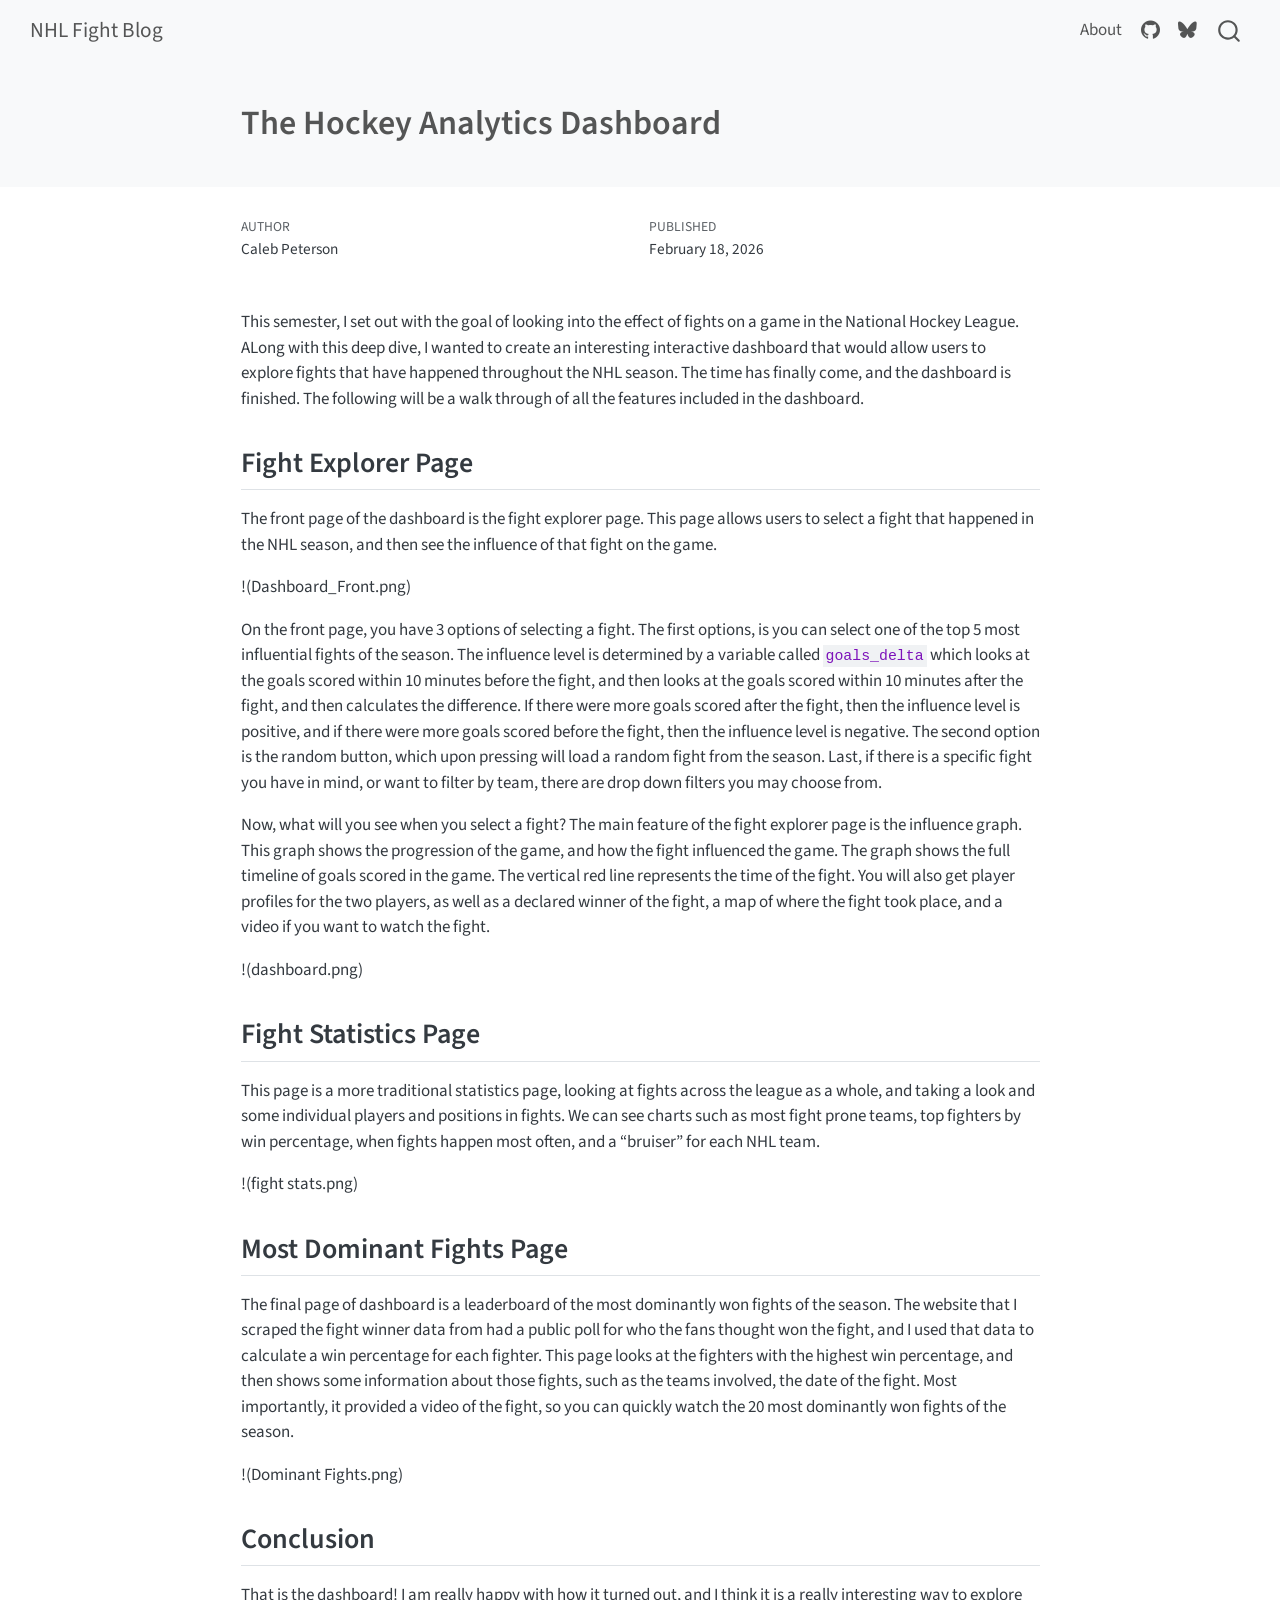
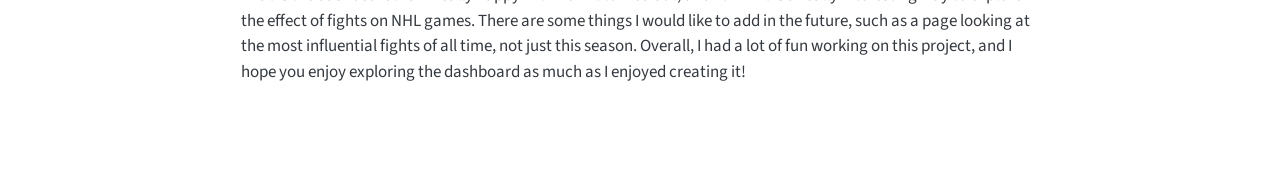
==== docs/posts/Dashboard_creation/index.html @ e1150dd9 "upload post" ====
<!DOCTYPE html>
<html xmlns="http://www.w3.org/1999/xhtml" lang="en" xml:lang="en"><head>

<meta charset="utf-8">
<meta name="generator" content="quarto-1.9.22">

<meta name="viewport" content="width=device-width, initial-scale=1.0, user-scalable=yes">

<meta name="author" content="Caleb Peterson">
<meta name="dcterms.date" content="2026-02-18">

<title>The Hockey Analytics Dashboard – NHL Fight Blog</title>
<style>
/* Default styles provided by pandoc.
** See https://pandoc.org/MANUAL.html#variables-for-html for config info.
*/
code{white-space: pre-wrap;}
span.smallcaps{font-variant: small-caps;}
div.columns{display: flex; gap: min(4vw, 1.5em);}
div.column{flex: auto; overflow-x: auto;}
div.hanging-indent{margin-left: 1.5em; text-indent: -1.5em;}
ul.task-list{list-style: none;}
ul.task-list li input[type="checkbox"] {
  width: 0.8em;
  margin: 0 0.8em 0.2em -1em; /* quarto-specific, see https://github.com/quarto-dev/quarto-cli/issues/4556 */ 
  vertical-align: middle;
}
</style>


<script src="../../site_libs/quarto-nav/quarto-nav.js"></script>
<script src="../../site_libs/quarto-nav/headroom.min.js"></script>
<script src="../../site_libs/clipboard/clipboard.min.js"></script>
<script src="../../site_libs/quarto-search/autocomplete.umd.js"></script>
<script src="../../site_libs/quarto-search/fuse.min.js"></script>
<script src="../../site_libs/quarto-search/quarto-search.js"></script>
<meta name="quarto:offset" content="../../">
<script src="../../site_libs/quarto-html/quarto.js" type="module"></script>
<script src="../../site_libs/quarto-html/tabsets/tabsets.js" type="module"></script>
<script src="../../site_libs/quarto-html/axe/axe-check.js" type="module"></script>
<script src="../../site_libs/quarto-html/popper.min.js"></script>
<script src="../../site_libs/quarto-html/tippy.umd.min.js"></script>
<script src="../../site_libs/quarto-html/anchor.min.js"></script>
<link href="../../site_libs/quarto-html/tippy.css" rel="stylesheet">
<link href="../../site_libs/quarto-html/quarto-syntax-highlighting-e7fd89eb10c6ed14e7244b08785b4b10.css" rel="stylesheet" id="quarto-text-highlighting-styles">
<script src="../../site_libs/bootstrap/bootstrap.min.js"></script>
<link href="../../site_libs/bootstrap/bootstrap-icons.css" rel="stylesheet">
<link href="../../site_libs/bootstrap/bootstrap-a0f9fd0d421825b736dc1bbcbcba2219.min.css" rel="stylesheet" append-hash="true" id="quarto-bootstrap" data-mode="light">
<script id="quarto-search-options" type="application/json">{
  "location": "navbar",
  "copy-button": false,
  "collapse-after": 3,
  "panel-placement": "end",
  "type": "overlay",
  "limit": 50,
  "keyboard-shortcut": [
    "f",
    "/",
    "s"
  ],
  "show-item-context": false,
  "language": {
    "search-no-results-text": "No results",
    "search-matching-documents-text": "matching documents",
    "search-copy-link-title": "Copy link to search",
    "search-hide-matches-text": "Hide additional matches",
    "search-more-match-text": "more match in this document",
    "search-more-matches-text": "more matches in this document",
    "search-clear-button-title": "Clear",
    "search-text-placeholder": "",
    "search-detached-cancel-button-title": "Cancel",
    "search-submit-button-title": "Submit",
    "search-label": "Search"
  }
}</script>


<link rel="stylesheet" href="../../styles.css">
</head>

<body class="nav-fixed fullcontent quarto-light">

<div id="quarto-search-results"></div>
  <header id="quarto-header" class="headroom fixed-top quarto-banner">
    <nav class="navbar navbar-expand-lg " data-bs-theme="dark">
      <div class="navbar-container container-fluid">
      <div class="navbar-brand-container mx-auto">
    <a class="navbar-brand" href="../../index.html">
    <span class="navbar-title">NHL Fight Blog</span>
    </a>
  </div>
            <div id="quarto-search" class="" title="Search"></div>
          <button class="navbar-toggler" type="button" data-bs-toggle="collapse" data-bs-target="#navbarCollapse" aria-controls="navbarCollapse" role="menu" aria-expanded="false" aria-label="Toggle navigation" onclick="if (window.quartoToggleHeadroom) { window.quartoToggleHeadroom(); }">
  <span class="navbar-toggler-icon"></span>
</button>
          <div class="collapse navbar-collapse" id="navbarCollapse">
            <ul class="navbar-nav navbar-nav-scroll ms-auto">
  <li class="nav-item">
    <a class="nav-link" href="../../about.html"> 
<span class="menu-text">About</span></a>
  </li>  
  <li class="nav-item compact">
    <a class="nav-link" href="https://github.com/"> <i class="bi bi-github" role="img">
</i> 
<span class="menu-text"></span></a>
  </li>  
  <li class="nav-item compact">
    <a class="nav-link" href="https://bsky.app/"> <i class="bi bi-bluesky" role="img">
</i> 
<span class="menu-text"></span></a>
  </li>  
</ul>
          </div> <!-- /navcollapse -->
            <div class="quarto-navbar-tools">
</div>
      </div> <!-- /container-fluid -->
    </nav>
</header>
<!-- content -->
<header id="title-block-header" class="quarto-title-block default page-columns page-full">
  <div class="quarto-title-banner page-columns page-full">
    <div class="quarto-title column-body">
      <h1 class="title">The Hockey Analytics Dashboard</h1>
                      </div>
  </div>
    
  
  <div class="quarto-title-meta">

      <div>
      <div class="quarto-title-meta-heading">Author</div>
      <div class="quarto-title-meta-contents">
               <p>Caleb Peterson </p>
            </div>
    </div>
      
      <div>
      <div class="quarto-title-meta-heading">Published</div>
      <div class="quarto-title-meta-contents">
        <p class="date">February 18, 2026</p>
      </div>
    </div>
    
      
    </div>
    
  
  </header><div id="quarto-content" class="quarto-container page-columns page-rows-contents page-layout-article page-navbar">
<!-- sidebar -->
<!-- margin-sidebar -->
    
<!-- main -->
<main class="content quarto-banner-title-block" id="quarto-document-content">





<p>This semester, I set out with the goal of looking into the effect of fights on a game in the National Hockey League. ALong with this deep dive, I wanted to create an interesting interactive dashboard that would allow users to explore fights that have happened throughout the NHL season. The time has finally come, and the dashboard is finished. The following will be a walk through of all the features included in the dashboard.</p>
<section id="fight-explorer-page" class="level2">
<h2 class="anchored" data-anchor-id="fight-explorer-page">Fight Explorer Page</h2>
<p>The front page of the dashboard is the fight explorer page. This page allows users to select a fight that happened in the NHL season, and then see the influence of that fight on the game.</p>
<p>!(Dashboard_Front.png)</p>
<p>On the front page, you have 3 options of selecting a fight. The first options, is you can select one of the top 5 most influential fights of the season. The influence level is determined by a variable called <code>goals_delta</code> which looks at the goals scored within 10 minutes before the fight, and then looks at the goals scored within 10 minutes after the fight, and then calculates the difference. If there were more goals scored after the fight, then the influence level is positive, and if there were more goals scored before the fight, then the influence level is negative. The second option is the random button, which upon pressing will load a random fight from the season. Last, if there is a specific fight you have in mind, or want to filter by team, there are drop down filters you may choose from.</p>
<p>Now, what will you see when you select a fight? The main feature of the fight explorer page is the influence graph. This graph shows the progression of the game, and how the fight influenced the game. The graph shows the full timeline of goals scored in the game. The vertical red line represents the time of the fight. You will also get player profiles for the two players, as well as a declared winner of the fight, a map of where the fight took place, and a video if you want to watch the fight.</p>
<p>!(dashboard.png)</p>
</section>
<section id="fight-statistics-page" class="level2">
<h2 class="anchored" data-anchor-id="fight-statistics-page">Fight Statistics Page</h2>
<p>This page is a more traditional statistics page, looking at fights across the league as a whole, and taking a look and some individual players and positions in fights. We can see charts such as most fight prone teams, top fighters by win percentage, when fights happen most often, and a “bruiser” for each NHL team.</p>
<p>!(fight stats.png)</p>
</section>
<section id="most-dominant-fights-page" class="level2">
<h2 class="anchored" data-anchor-id="most-dominant-fights-page">Most Dominant Fights Page</h2>
<p>The final page of dashboard is a leaderboard of the most dominantly won fights of the season. The website that I scraped the fight winner data from had a public poll for who the fans thought won the fight, and I used that data to calculate a win percentage for each fighter. This page looks at the fighters with the highest win percentage, and then shows some information about those fights, such as the teams involved, the date of the fight. Most importantly, it provided a video of the fight, so you can quickly watch the 20 most dominantly won fights of the season.</p>
<p>!(Dominant Fights.png)</p>
</section>
<section id="conclusion" class="level2">
<h2 class="anchored" data-anchor-id="conclusion">Conclusion</h2>
<p>That is the dashboard! I am really happy with how it turned out, and I think it is a really interesting way to explore the effect of fights on NHL games. There are some things I would like to add in the future, such as a page looking at the most influential fights of all time, not just this season. Overall, I had a lot of fun working on this project, and I hope you enjoy exploring the dashboard as much as I enjoyed creating it!</p>


</section>

</main> <!-- /main -->
<script id="quarto-html-after-body" type="application/javascript">
  window.document.addEventListener("DOMContentLoaded", function (event) {
    const icon = "";
    const anchorJS = new window.AnchorJS();
    anchorJS.options = {
      placement: 'right',
      icon: icon
    };
    anchorJS.add('.anchored');
    const isCodeAnnotation = (el) => {
      for (const clz of el.classList) {
        if (clz.startsWith('code-annotation-')) {                     
          return true;
        }
      }
      return false;
    }
    const onCopySuccess = function(e) {
      // button target
      const button = e.trigger;
      // don't keep focus
      button.blur();
      // flash "checked"
      button.classList.add('code-copy-button-checked');
      var currentTitle = button.getAttribute("title");
      button.setAttribute("title", "Copied!");
      let tooltip;
      if (window.bootstrap) {
        button.setAttribute("data-bs-toggle", "tooltip");
        button.setAttribute("data-bs-placement", "left");
        button.setAttribute("data-bs-title", "Copied!");
        tooltip = new bootstrap.Tooltip(button, 
          { trigger: "manual", 
            customClass: "code-copy-button-tooltip",
            offset: [0, -8]});
        tooltip.show();    
      }
      setTimeout(function() {
        if (tooltip) {
          tooltip.hide();
          button.removeAttribute("data-bs-title");
          button.removeAttribute("data-bs-toggle");
          button.removeAttribute("data-bs-placement");
        }
        button.setAttribute("title", currentTitle);
        button.classList.remove('code-copy-button-checked');
      }, 1000);
      // clear code selection
      e.clearSelection();
    }
    const getTextToCopy = function(trigger) {
      const outerScaffold = trigger.parentElement.cloneNode(true);
      const codeEl = outerScaffold.querySelector('code');
      for (const childEl of codeEl.children) {
        if (isCodeAnnotation(childEl)) {
          childEl.remove();
        }
      }
      return codeEl.innerText;
    }
    const clipboard = new window.ClipboardJS('.code-copy-button:not([data-in-quarto-modal])', {
      text: getTextToCopy
    });
    clipboard.on('success', onCopySuccess);
    if (window.document.getElementById('quarto-embedded-source-code-modal')) {
      const clipboardModal = new window.ClipboardJS('.code-copy-button[data-in-quarto-modal]', {
        text: getTextToCopy,
        container: window.document.getElementById('quarto-embedded-source-code-modal')
      });
      clipboardModal.on('success', onCopySuccess);
    }
      var localhostRegex = new RegExp(/^(?:http|https):\/\/localhost\:?[0-9]*\//);
      var mailtoRegex = new RegExp(/^mailto:/);
        var filterRegex = new RegExp("https:\/\/your-website-url\.example\.com");
      var isInternal = (href) => {
          return filterRegex.test(href) || localhostRegex.test(href) || mailtoRegex.test(href);
      }
      // Inspect non-navigation links and adorn them if external
     var links = window.document.querySelectorAll('a[href]:not(.nav-link):not(.navbar-brand):not(.toc-action):not(.sidebar-link):not(.sidebar-item-toggle):not(.pagination-link):not(.no-external):not([aria-hidden]):not(.dropdown-item):not(.quarto-navigation-tool):not(.about-link)');
      for (var i=0; i<links.length; i++) {
        const link = links[i];
        if (!isInternal(link.href)) {
          // undo the damage that might have been done by quarto-nav.js in the case of
          // links that we want to consider external
          if (link.dataset.originalHref !== undefined) {
            link.href = link.dataset.originalHref;
          }
        }
      }
    function tippyHover(el, contentFn, onTriggerFn, onUntriggerFn) {
      const config = {
        allowHTML: true,
        maxWidth: 500,
        delay: 100,
        arrow: false,
        appendTo: function(el) {
            return el.parentElement;
        },
        interactive: true,
        interactiveBorder: 10,
        theme: 'quarto',
        placement: 'bottom-start',
      };
      if (contentFn) {
        config.content = contentFn;
      }
      if (onTriggerFn) {
        config.onTrigger = onTriggerFn;
      }
      if (onUntriggerFn) {
        config.onUntrigger = onUntriggerFn;
      }
      window.tippy(el, config); 
    }
    const noterefs = window.document.querySelectorAll('a[role="doc-noteref"]');
    for (var i=0; i<noterefs.length; i++) {
      const ref = noterefs[i];
      tippyHover(ref, function() {
        // use id or data attribute instead here
        let href = ref.getAttribute('data-footnote-href') || ref.getAttribute('href');
        try { href = new URL(href).hash; } catch {}
        const id = href.replace(/^#\/?/, "");
        const note = window.document.getElementById(id);
        if (note) {
          return note.innerHTML;
        } else {
          return "";
        }
      });
    }
    const xrefs = window.document.querySelectorAll('a.quarto-xref');
    const processXRef = (id, note) => {
      // Strip column container classes
      const stripColumnClz = (el) => {
        el.classList.remove("page-full", "page-columns");
        if (el.children) {
          for (const child of el.children) {
            stripColumnClz(child);
          }
        }
      }
      stripColumnClz(note)
      if (id === null || id.startsWith('sec-')) {
        // Special case sections, only their first couple elements
        const container = document.createElement("div");
        if (note.children && note.children.length > 2) {
          container.appendChild(note.children[0].cloneNode(true));
          for (let i = 1; i < note.children.length; i++) {
            const child = note.children[i];
            if (child.tagName === "P" && child.innerText === "") {
              continue;
            } else {
              container.appendChild(child.cloneNode(true));
              break;
            }
          }
          if (window.Quarto?.typesetMath) {
            window.Quarto.typesetMath(container);
          }
          return container.innerHTML
        } else {
          if (window.Quarto?.typesetMath) {
            window.Quarto.typesetMath(note);
          }
          return note.innerHTML;
        }
      } else {
        // Remove any anchor links if they are present
        const anchorLink = note.querySelector('a.anchorjs-link');
        if (anchorLink) {
          anchorLink.remove();
        }
        if (window.Quarto?.typesetMath) {
          window.Quarto.typesetMath(note);
        }
        if (note.classList.contains("callout")) {
          return note.outerHTML;
        } else {
          return note.innerHTML;
        }
      }
    }
    for (var i=0; i<xrefs.length; i++) {
      const xref = xrefs[i];
      tippyHover(xref, undefined, function(instance) {
        instance.disable();
        let url = xref.getAttribute('href');
        let hash = undefined; 
        if (url.startsWith('#')) {
          hash = url;
        } else {
          try { hash = new URL(url).hash; } catch {}
        }
        if (hash) {
          const id = hash.replace(/^#\/?/, "");
          const note = window.document.getElementById(id);
          if (note !== null) {
            try {
              const html = processXRef(id, note.cloneNode(true));
              instance.setContent(html);
            } finally {
              instance.enable();
              instance.show();
            }
          } else {
            // See if we can fetch this
            fetch(url.split('#')[0])
            .then(res => res.text())
            .then(html => {
              const parser = new DOMParser();
              const htmlDoc = parser.parseFromString(html, "text/html");
              const note = htmlDoc.getElementById(id);
              if (note !== null) {
                const html = processXRef(id, note);
                instance.setContent(html);
              } 
            }).finally(() => {
              instance.enable();
              instance.show();
            });
          }
        } else {
          // See if we can fetch a full url (with no hash to target)
          // This is a special case and we should probably do some content thinning / targeting
          fetch(url)
          .then(res => res.text())
          .then(html => {
            const parser = new DOMParser();
            const htmlDoc = parser.parseFromString(html, "text/html");
            const note = htmlDoc.querySelector('main.content');
            if (note !== null) {
              // This should only happen for chapter cross references
              // (since there is no id in the URL)
              // remove the first header
              if (note.children.length > 0 && note.children[0].tagName === "HEADER") {
                note.children[0].remove();
              }
              const html = processXRef(null, note);
              instance.setContent(html);
            } 
          }).finally(() => {
            instance.enable();
            instance.show();
          });
        }
      }, function(instance) {
      });
    }
        let selectedAnnoteEl;
        const selectorForAnnotation = ( cell, annotation) => {
          let cellAttr = 'data-code-cell="' + cell + '"';
          let lineAttr = 'data-code-annotation="' +  annotation + '"';
          const selector = 'span[' + cellAttr + '][' + lineAttr + ']';
          return selector;
        }
        const selectCodeLines = (annoteEl) => {
          const doc = window.document;
          const targetCell = annoteEl.getAttribute("data-target-cell");
          const targetAnnotation = annoteEl.getAttribute("data-target-annotation");
          const annoteSpan = window.document.querySelector(selectorForAnnotation(targetCell, targetAnnotation));
          const lines = annoteSpan.getAttribute("data-code-lines").split(",");
          const lineIds = lines.map((line) => {
            return targetCell + "-" + line;
          })
          let top = null;
          let height = null;
          let parent = null;
          if (lineIds.length > 0) {
              //compute the position of the single el (top and bottom and make a div)
              const el = window.document.getElementById(lineIds[0]);
              top = el.offsetTop;
              height = el.offsetHeight;
              parent = el.parentElement.parentElement;
            if (lineIds.length > 1) {
              const lastEl = window.document.getElementById(lineIds[lineIds.length - 1]);
              const bottom = lastEl.offsetTop + lastEl.offsetHeight;
              height = bottom - top;
            }
            if (top !== null && height !== null && parent !== null) {
              // cook up a div (if necessary) and position it 
              let div = window.document.getElementById("code-annotation-line-highlight");
              if (div === null) {
                div = window.document.createElement("div");
                div.setAttribute("id", "code-annotation-line-highlight");
                div.style.position = 'absolute';
                parent.appendChild(div);
              }
              div.style.top = top - 2 + "px";
              div.style.height = height + 4 + "px";
              div.style.left = 0;
              let gutterDiv = window.document.getElementById("code-annotation-line-highlight-gutter");
              if (gutterDiv === null) {
                gutterDiv = window.document.createElement("div");
                gutterDiv.setAttribute("id", "code-annotation-line-highlight-gutter");
                gutterDiv.style.position = 'absolute';
                const codeCell = window.document.getElementById(targetCell);
                const gutter = codeCell.querySelector('.code-annotation-gutter');
                gutter.appendChild(gutterDiv);
              }
              gutterDiv.style.top = top - 2 + "px";
              gutterDiv.style.height = height + 4 + "px";
            }
            selectedAnnoteEl = annoteEl;
          }
        };
        const unselectCodeLines = () => {
          const elementsIds = ["code-annotation-line-highlight", "code-annotation-line-highlight-gutter"];
          elementsIds.forEach((elId) => {
            const div = window.document.getElementById(elId);
            if (div) {
              div.remove();
            }
          });
          selectedAnnoteEl = undefined;
        };
          // Handle positioning of the toggle
      window.addEventListener(
        "resize",
        throttle(() => {
          elRect = undefined;
          if (selectedAnnoteEl) {
            selectCodeLines(selectedAnnoteEl);
          }
        }, 10)
      );
      function throttle(fn, ms) {
      let throttle = false;
      let timer;
        return (...args) => {
          if(!throttle) { // first call gets through
              fn.apply(this, args);
              throttle = true;
          } else { // all the others get throttled
              if(timer) clearTimeout(timer); // cancel #2
              timer = setTimeout(() => {
                fn.apply(this, args);
                timer = throttle = false;
              }, ms);
          }
        };
      }
        // Attach click handler to the DT
        const annoteDls = window.document.querySelectorAll('dt[data-target-cell]');
        for (const annoteDlNode of annoteDls) {
          annoteDlNode.addEventListener('click', (event) => {
            const clickedEl = event.target;
            if (clickedEl !== selectedAnnoteEl) {
              unselectCodeLines();
              const activeEl = window.document.querySelector('dt[data-target-cell].code-annotation-active');
              if (activeEl) {
                activeEl.classList.remove('code-annotation-active');
              }
              selectCodeLines(clickedEl);
              clickedEl.classList.add('code-annotation-active');
            } else {
              // Unselect the line
              unselectCodeLines();
              clickedEl.classList.remove('code-annotation-active');
            }
          });
        }
    const findCites = (el) => {
      const parentEl = el.parentElement;
      if (parentEl) {
        const cites = parentEl.dataset.cites;
        if (cites) {
          return {
            el,
            cites: cites.split(' ')
          };
        } else {
          return findCites(el.parentElement)
        }
      } else {
        return undefined;
      }
    };
    var bibliorefs = window.document.querySelectorAll('a[role="doc-biblioref"]');
    for (var i=0; i<bibliorefs.length; i++) {
      const ref = bibliorefs[i];
      const citeInfo = findCites(ref);
      if (citeInfo) {
        tippyHover(citeInfo.el, function() {
          var popup = window.document.createElement('div');
          citeInfo.cites.forEach(function(cite) {
            var citeDiv = window.document.createElement('div');
            citeDiv.classList.add('hanging-indent');
            citeDiv.classList.add('csl-entry');
            var biblioDiv = window.document.getElementById('ref-' + cite);
            if (biblioDiv) {
              citeDiv.innerHTML = biblioDiv.innerHTML;
            }
            popup.appendChild(citeDiv);
          });
          return popup.innerHTML;
        });
      }
    }
  });
  </script>
</div> <!-- /content -->




</body></html>
---- docs/site_libs/quarto-html/tippy.css ----
.tippy-box[data-animation=fade][data-state=hidden]{opacity:0}[data-tippy-root]{max-width:calc(100vw - 10px)}.tippy-box{position:relative;background-color:#333;color:#fff;border-radius:4px;font-size:14px;line-height:1.4;white-space:normal;outline:0;transition-property:transform,visibility,opacity}.tippy-box[data-placement^=top]>.tippy-arrow{bottom:0}.tippy-box[data-placement^=top]>.tippy-arrow:before{bottom:-7px;left:0;border-width:8px 8px 0;border-top-color:initial;transform-origin:center top}.tippy-box[data-placement^=bottom]>.tippy-arrow{top:0}.tippy-box[data-placement^=bottom]>.tippy-arrow:before{top:-7px;left:0;border-width:0 8px 8px;border-bottom-color:initial;transform-origin:center bottom}.tippy-box[data-placement^=left]>.tippy-arrow{right:0}.tippy-box[data-placement^=left]>.tippy-arrow:before{border-width:8px 0 8px 8px;border-left-color:initial;right:-7px;transform-origin:center left}.tippy-box[data-placement^=right]>.tippy-arrow{left:0}.tippy-box[data-placement^=right]>.tippy-arrow:before{left:-7px;border-width:8px 8px 8px 0;border-right-color:initial;transform-origin:center right}.tippy-box[data-inertia][data-state=visible]{transition-timing-function:cubic-bezier(.54,1.5,.38,1.11)}.tippy-arrow{width:16px;height:16px;color:#333}.tippy-arrow:before{content:"";position:absolute;border-color:transparent;border-style:solid}.tippy-content{position:relative;padding:5px 9px;z-index:1}
---- docs/site_libs/quarto-html/quarto-syntax-highlighting-e7fd89eb10c6ed14e7244b08785b4b10.css ----
/* quarto syntax highlight colors */
:root {
  --quarto-hl-ot-color: #003B4F;
  --quarto-hl-at-color: #657422;
  --quarto-hl-ss-color: #20794D;
  --quarto-hl-an-color: #5E5E5E;
  --quarto-hl-fu-color: #4758AB;
  --quarto-hl-st-color: #20794D;
  --quarto-hl-cf-color: #003B4F;
  --quarto-hl-op-color: #5E5E5E;
  --quarto-hl-er-color: #AD0000;
  --quarto-hl-bn-color: #AD0000;
  --quarto-hl-al-color: #AD0000;
  --quarto-hl-va-color: #111111;
  --quarto-hl-bu-color: inherit;
  --quarto-hl-ex-color: inherit;
  --quarto-hl-pp-color: #AD0000;
  --quarto-hl-in-color: #5E5E5E;
  --quarto-hl-vs-color: #20794D;
  --quarto-hl-wa-color: #5E5E5E;
  --quarto-hl-do-color: #5E5E5E;
  --quarto-hl-im-color: #00769E;
  --quarto-hl-ch-color: #20794D;
  --quarto-hl-dt-color: #AD0000;
  --quarto-hl-fl-color: #AD0000;
  --quarto-hl-co-color: #5E5E5E;
  --quarto-hl-cv-color: #5E5E5E;
  --quarto-hl-cn-color: #8f5902;
  --quarto-hl-sc-color: #5E5E5E;
  --quarto-hl-dv-color: #AD0000;
  --quarto-hl-kw-color: #003B4F;
}

/* other quarto variables */
:root {
  --quarto-font-monospace: SFMono-Regular, Menlo, Monaco, Consolas, "Liberation Mono", "Courier New", monospace;
}

/* syntax highlight based on Pandoc's rules */
pre > code.sourceCode > span {
  color: #003B4F;
}

code.sourceCode > span {
  color: #003B4F;
}

div.sourceCode,
div.sourceCode pre.sourceCode {
  color: #003B4F;
}

/* Normal */
code span {
  color: #003B4F;
}

/* Alert */
code span.al {
  color: #AD0000;
  font-style: inherit;
}

/* Annotation */
code span.an {
  color: #5E5E5E;
  font-style: inherit;
}

/* Attribute */
code span.at {
  color: #657422;
  font-style: inherit;
}

/* BaseN */
code span.bn {
  color: #AD0000;
  font-style: inherit;
}

/* BuiltIn */
code span.bu {
  font-style: inherit;
}

/* ControlFlow */
code span.cf {
  color: #003B4F;
  font-weight: bold;
  font-style: inherit;
}

/* Char */
code span.ch {
  color: #20794D;
  font-style: inherit;
}

/* Constant */
code span.cn {
  color: #8f5902;
  font-style: inherit;
}

/* Comment */
code span.co {
  color: #5E5E5E;
  font-style: inherit;
}

/* CommentVar */
code span.cv {
  color: #5E5E5E;
  font-style: italic;
}

/* Documentation */
code span.do {
  color: #5E5E5E;
  font-style: italic;
}

/* DataType */
code span.dt {
  color: #AD0000;
  font-style: inherit;
}

/* DecVal */
code span.dv {
  color: #AD0000;
  font-style: inherit;
}

/* Error */
code span.er {
  color: #AD0000;
  font-style: inherit;
}

/* Extension */
code span.ex {
  font-style: inherit;
}

/* Float */
code span.fl {
  color: #AD0000;
  font-style: inherit;
}

/* Function */
code span.fu {
  color: #4758AB;
  font-style: inherit;
}

/* Import */
code span.im {
  color: #00769E;
  font-style: inherit;
}

/* Information */
code span.in {
  color: #5E5E5E;
  font-style: inherit;
}

/* Keyword */
code span.kw {
  color: #003B4F;
  font-weight: bold;
  font-style: inherit;
}

/* Operator */
code span.op {
  color: #5E5E5E;
  font-style: inherit;
}

/* Other */
code span.ot {
  color: #003B4F;
  font-style: inherit;
}

/* Preprocessor */
code span.pp {
  color: #AD0000;
  font-style: inherit;
}

/* SpecialChar */
code span.sc {
  color: #5E5E5E;
  font-style: inherit;
}

/* SpecialString */
code span.ss {
  color: #20794D;
  font-style: inherit;
}

/* String */
code span.st {
  color: #20794D;
  font-style: inherit;
}

/* Variable */
code span.va {
  color: #111111;
  font-style: inherit;
}

/* VerbatimString */
code span.vs {
  color: #20794D;
  font-style: inherit;
}

/* Warning */
code span.wa {
  color: #5E5E5E;
  font-style: italic;
}

.prevent-inlining {
  content: "</";
}

/*# sourceMappingURL=563aa2e548e5fd5687827f590ecd1172.css.map */
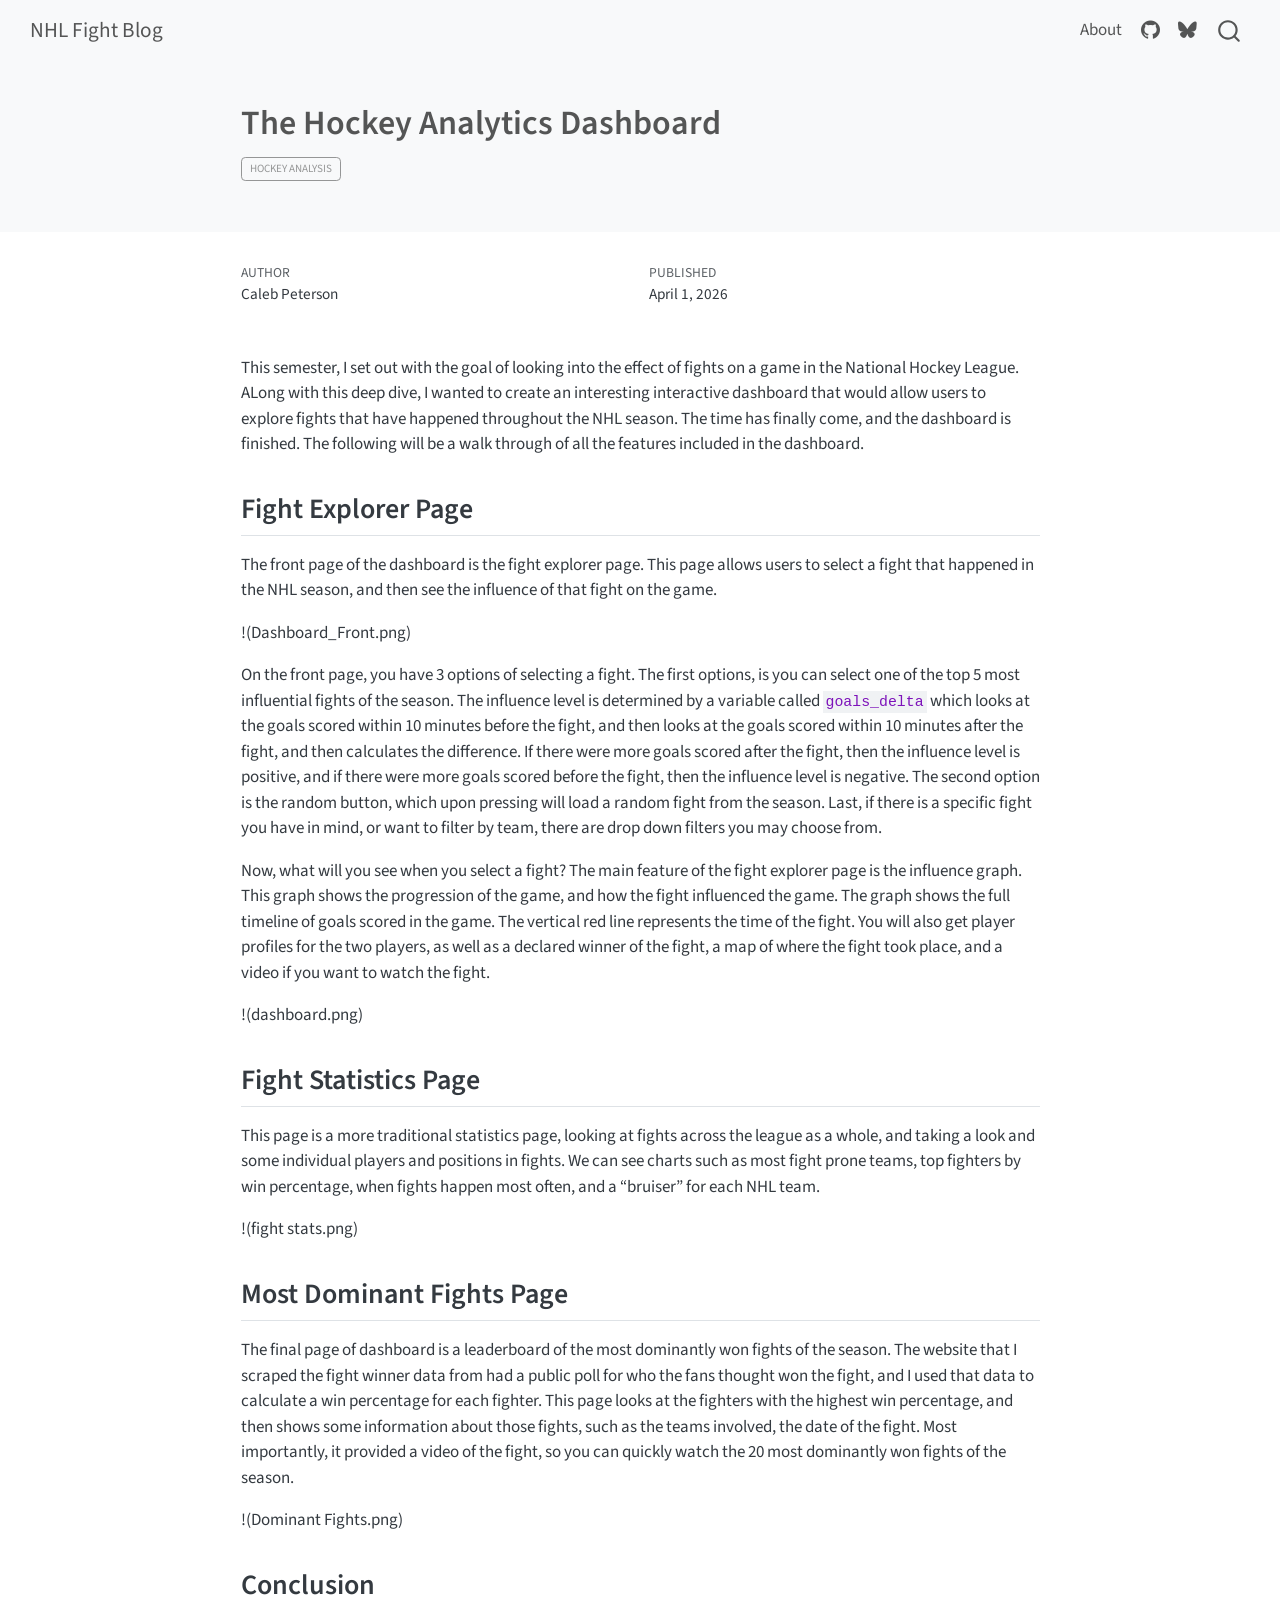
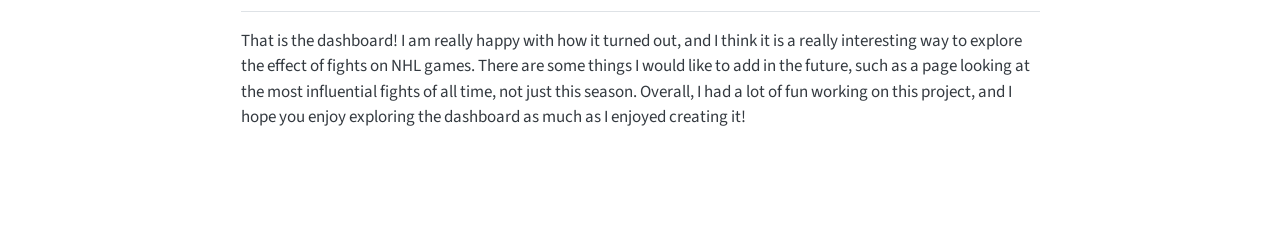
==== commit 7d985915: "asdas" ====
--- a/docs/posts/Dashboard_creation/index.html
+++ b/docs/posts/Dashboard_creation/index.html
@@ -7,7 +7,7 @@
 <meta name="viewport" content="width=device-width, initial-scale=1.0, user-scalable=yes">
 
 <meta name="author" content="Caleb Peterson">
-<meta name="dcterms.date" content="2026-02-18">
+<meta name="dcterms.date" content="2026-04-01">
 
 <title>The Hockey Analytics Dashboard – NHL Fight Blog</title>
 <style>
@@ -121,7 +121,10 @@
   <div class="quarto-title-banner page-columns page-full">
     <div class="quarto-title column-body">
       <h1 class="title">The Hockey Analytics Dashboard</h1>
-                      </div>
+                                <div class="quarto-categories">
+                <div class="quarto-category">Hockey Analysis</div>
+              </div>
+                  </div>
   </div>
     
   
@@ -137,7 +140,7 @@
       <div>
       <div class="quarto-title-meta-heading">Published</div>
       <div class="quarto-title-meta-contents">
-        <p class="date">February 18, 2026</p>
+        <p class="date">April 1, 2026</p>
       </div>
     </div>
     
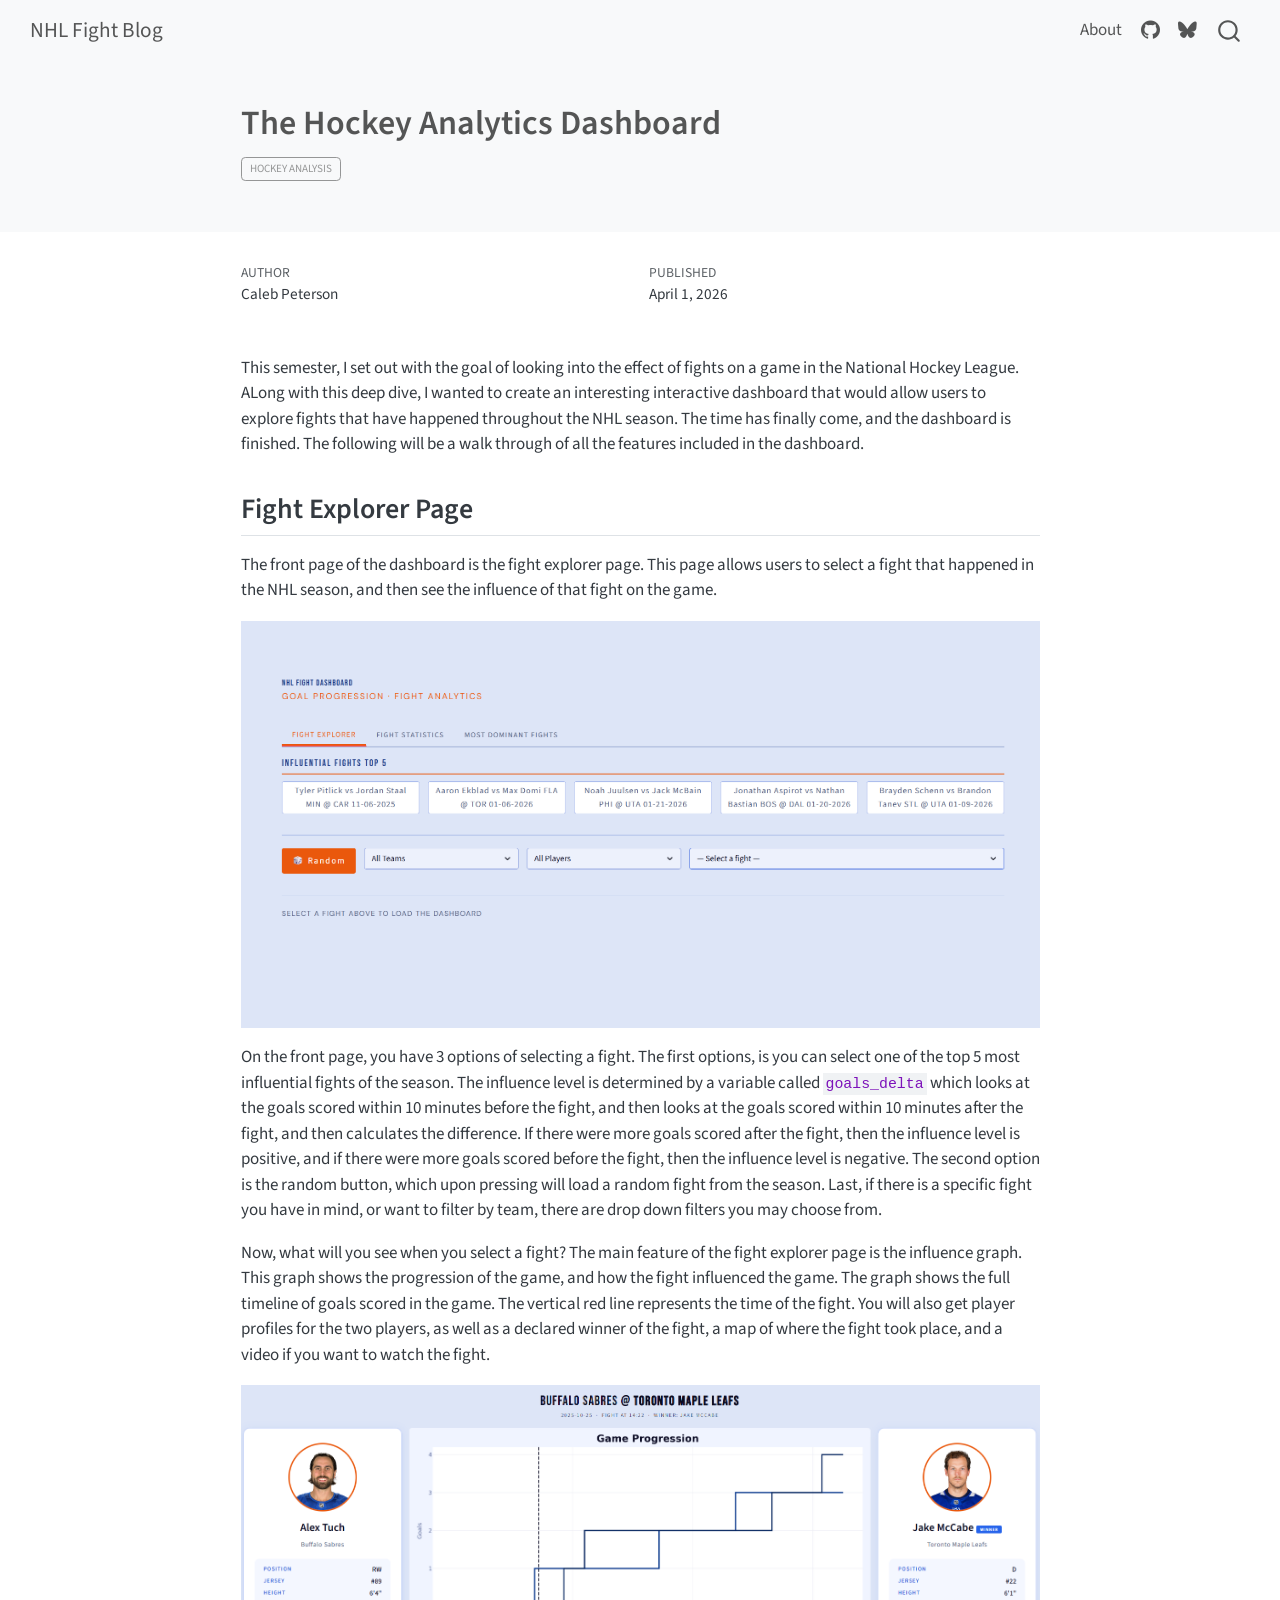
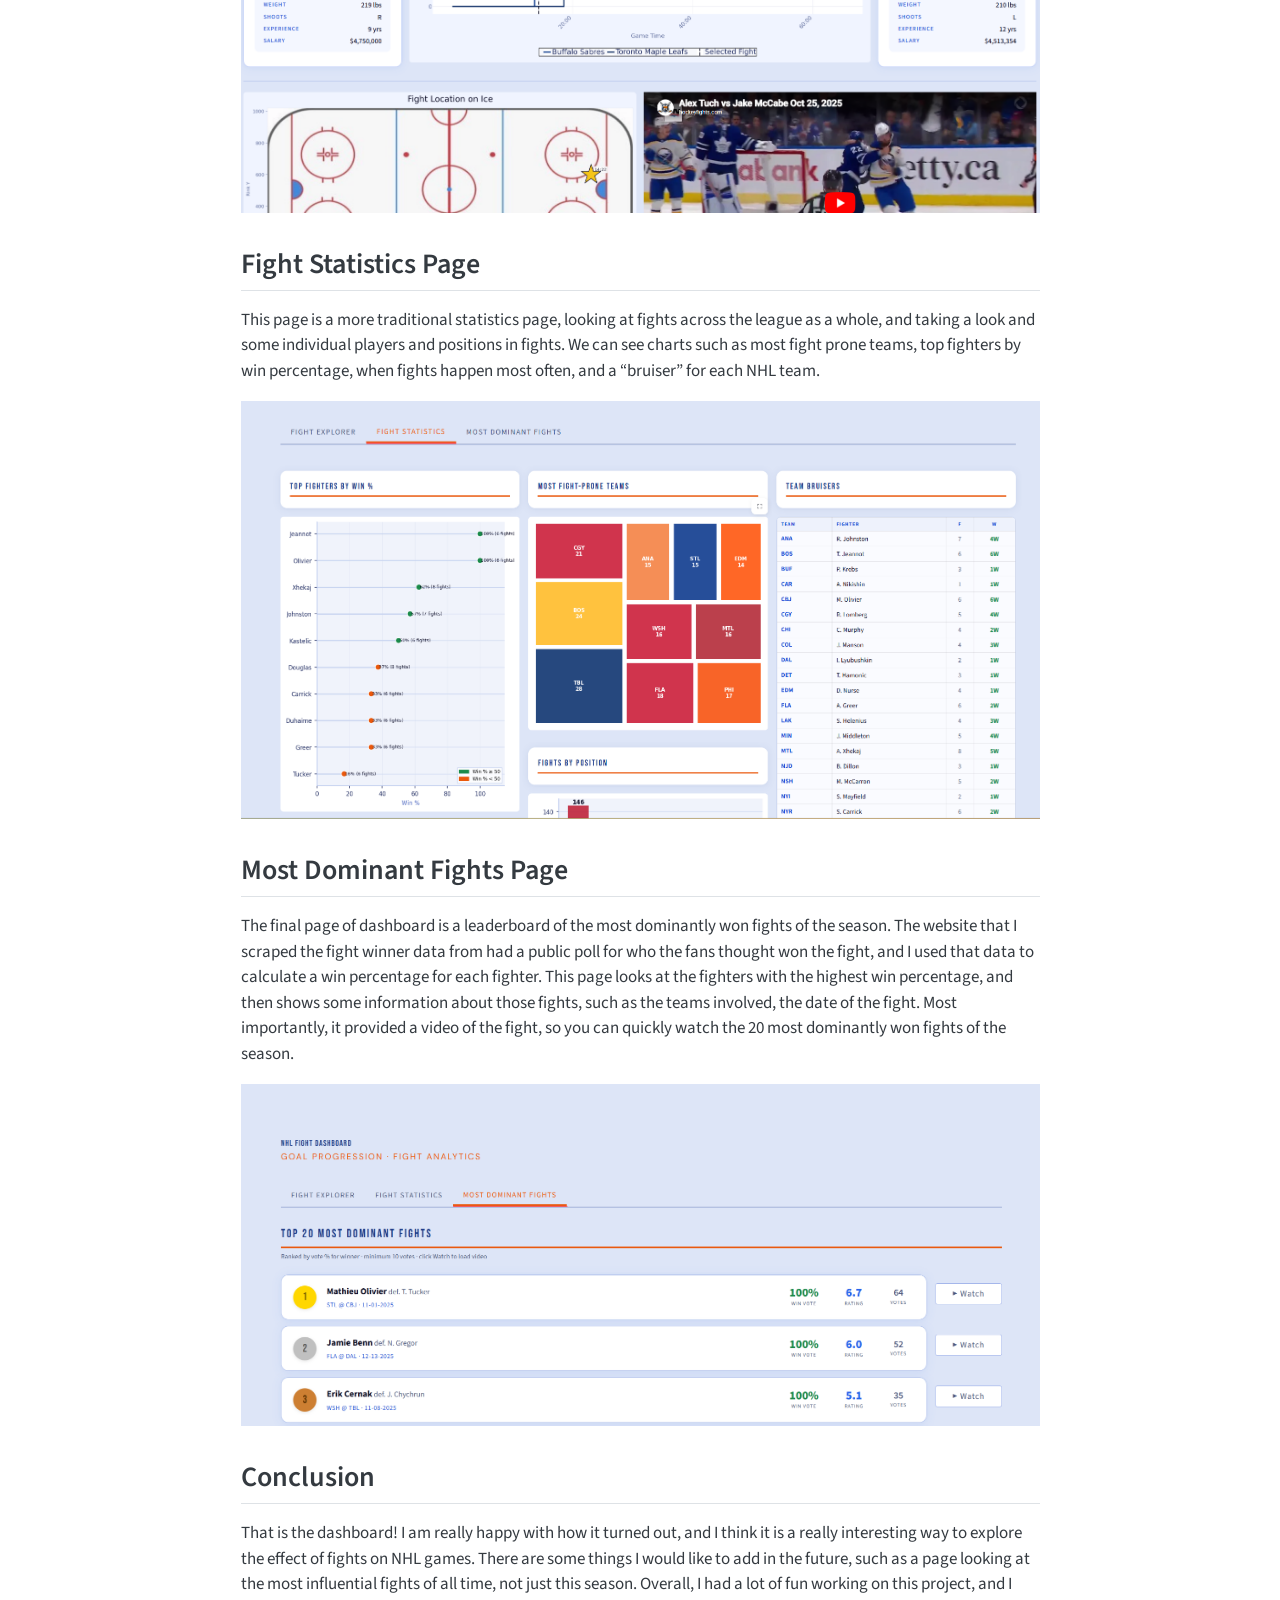
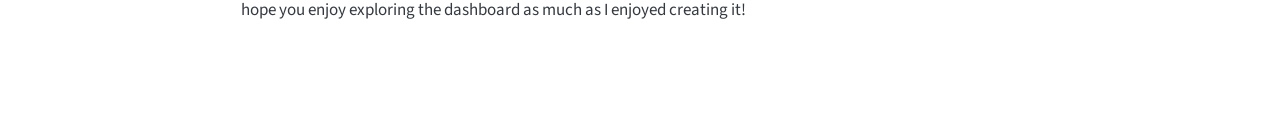
==== commit bef24a62: "blog post 2" ====
--- a/docs/posts/Dashboard_creation/index.html
+++ b/docs/posts/Dashboard_creation/index.html
@@ -163,20 +163,20 @@
 <section id="fight-explorer-page" class="level2">
 <h2 class="anchored" data-anchor-id="fight-explorer-page">Fight Explorer Page</h2>
 <p>The front page of the dashboard is the fight explorer page. This page allows users to select a fight that happened in the NHL season, and then see the influence of that fight on the game.</p>
-<p>!(Dashboard_Front.png)</p>
+<p><img src="Dashboard_Front.png" class="img-fluid"></p>
 <p>On the front page, you have 3 options of selecting a fight. The first options, is you can select one of the top 5 most influential fights of the season. The influence level is determined by a variable called <code>goals_delta</code> which looks at the goals scored within 10 minutes before the fight, and then looks at the goals scored within 10 minutes after the fight, and then calculates the difference. If there were more goals scored after the fight, then the influence level is positive, and if there were more goals scored before the fight, then the influence level is negative. The second option is the random button, which upon pressing will load a random fight from the season. Last, if there is a specific fight you have in mind, or want to filter by team, there are drop down filters you may choose from.</p>
 <p>Now, what will you see when you select a fight? The main feature of the fight explorer page is the influence graph. This graph shows the progression of the game, and how the fight influenced the game. The graph shows the full timeline of goals scored in the game. The vertical red line represents the time of the fight. You will also get player profiles for the two players, as well as a declared winner of the fight, a map of where the fight took place, and a video if you want to watch the fight.</p>
-<p>!(dashboard.png)</p>
+<p><img src="dashboard.png" class="img-fluid"></p>
 </section>
 <section id="fight-statistics-page" class="level2">
 <h2 class="anchored" data-anchor-id="fight-statistics-page">Fight Statistics Page</h2>
 <p>This page is a more traditional statistics page, looking at fights across the league as a whole, and taking a look and some individual players and positions in fights. We can see charts such as most fight prone teams, top fighters by win percentage, when fights happen most often, and a “bruiser” for each NHL team.</p>
-<p>!(fight stats.png)</p>
+<p><img src="fight stats.png" class="img-fluid"></p>
 </section>
 <section id="most-dominant-fights-page" class="level2">
 <h2 class="anchored" data-anchor-id="most-dominant-fights-page">Most Dominant Fights Page</h2>
 <p>The final page of dashboard is a leaderboard of the most dominantly won fights of the season. The website that I scraped the fight winner data from had a public poll for who the fans thought won the fight, and I used that data to calculate a win percentage for each fighter. This page looks at the fighters with the highest win percentage, and then shows some information about those fights, such as the teams involved, the date of the fight. Most importantly, it provided a video of the fight, so you can quickly watch the 20 most dominantly won fights of the season.</p>
-<p>!(Dominant Fights.png)</p>
+<p><img src="Dominant Fights.png" class="img-fluid"></p>
 </section>
 <section id="conclusion" class="level2">
 <h2 class="anchored" data-anchor-id="conclusion">Conclusion</h2>
